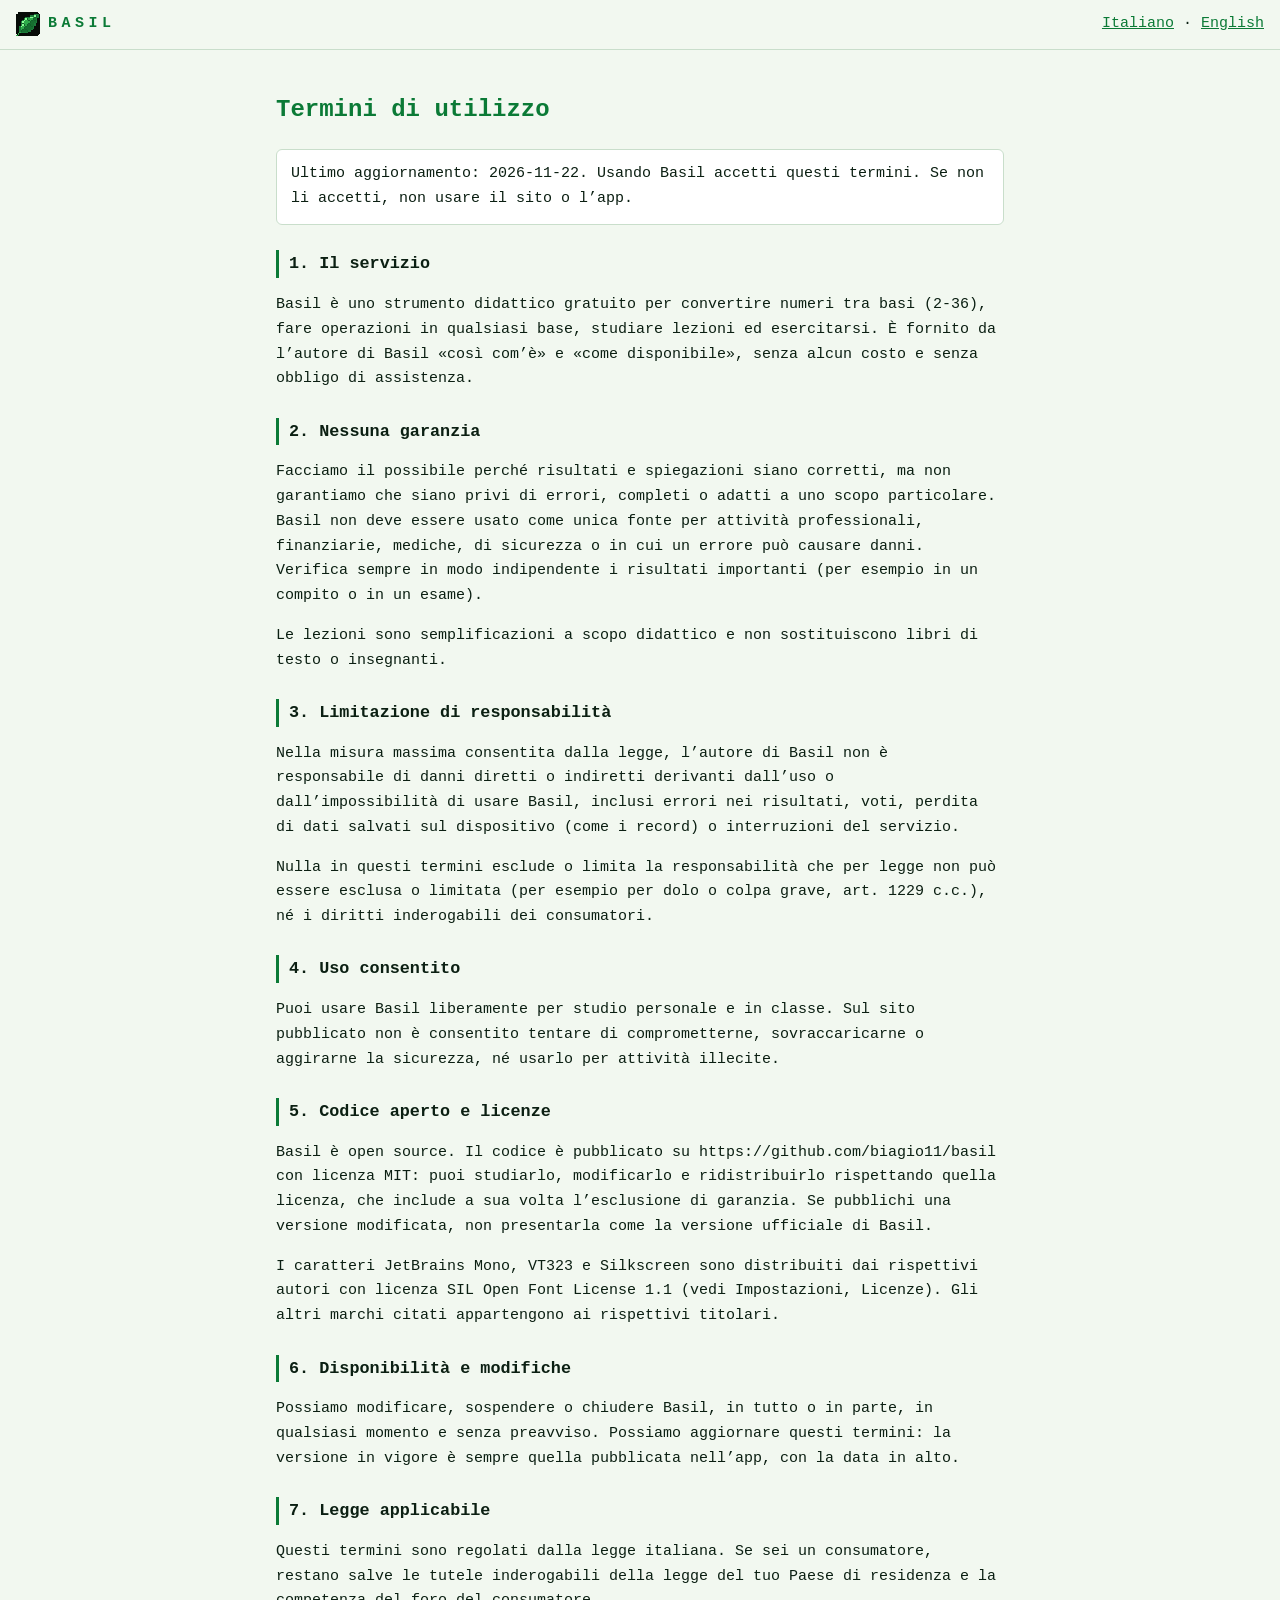
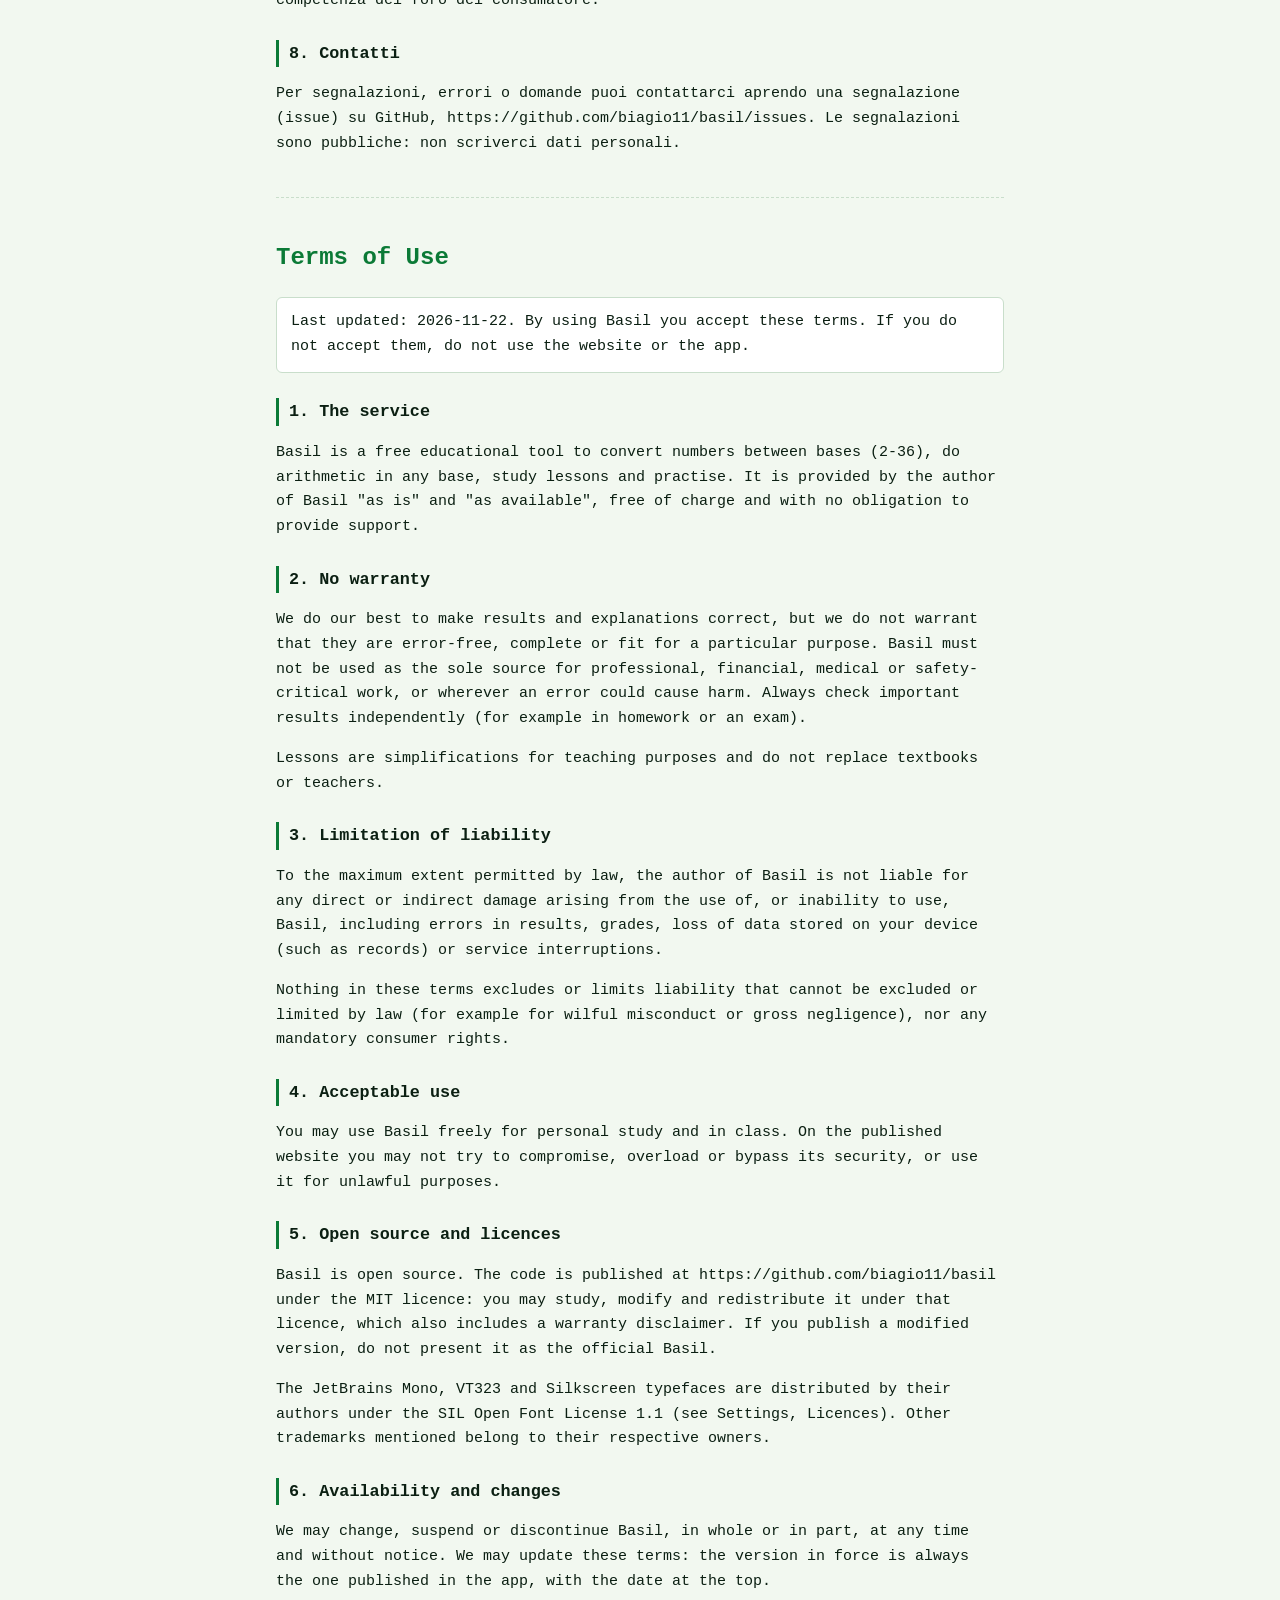
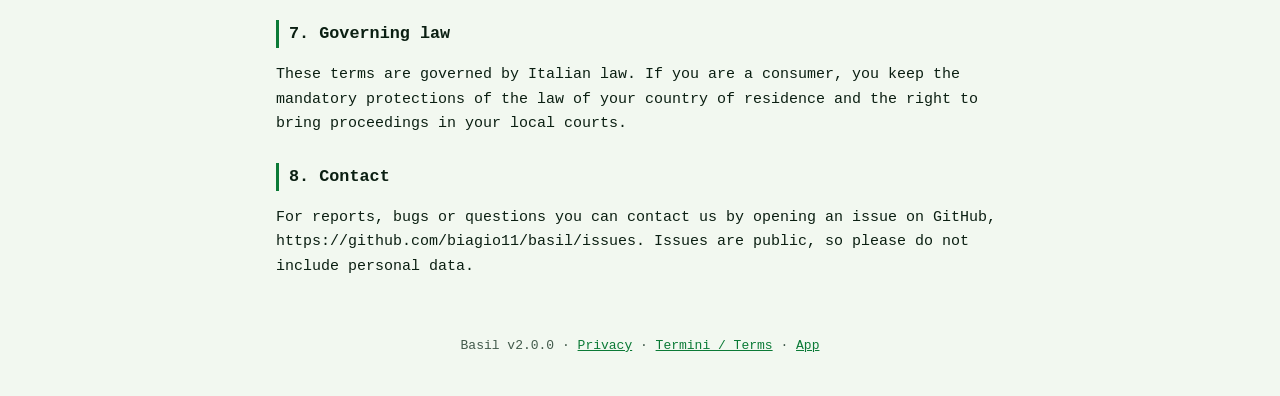
==== web/terms.html @ 1e87c3ae "privacy policy and terms" ====
<!DOCTYPE html>
<html lang="it">
<head>
<meta charset="UTF-8">
<meta name="viewport" content="width=device-width, initial-scale=1">
<title>Basil · Termini di utilizzo / Terms of Use</title>
<meta name="referrer" content="no-referrer">
<meta name="color-scheme" content="dark light">
<link rel="icon" type="image/png" href="favicon.png">
<link rel="stylesheet" href="legal.css">
</head>
<body>
<header><a class="brand" href="./"><img src="favicon.png" width="24" height="24" alt=""> BASIL</a>
<nav><a href="#it">Italiano</a> · <a href="#en">English</a></nav></header>
<main>
<section lang="it" id="it">
<h1>Termini di utilizzo</h1>
<p class="intro">Ultimo aggiornamento: 2026-11-22. Usando Basil accetti questi termini. Se non li accetti, non usare il sito o l’app.</p>
<h2>1. Il servizio</h2>
<p>Basil è uno strumento didattico gratuito per convertire numeri tra basi (2-36), fare operazioni in qualsiasi base, studiare lezioni ed esercitarsi. È fornito da l’autore di Basil «così com’è» e «come disponibile», senza alcun costo e senza obbligo di assistenza.</p>
<h2>2. Nessuna garanzia</h2>
<p>Facciamo il possibile perché risultati e spiegazioni siano corretti, ma non garantiamo che siano privi di errori, completi o adatti a uno scopo particolare. Basil non deve essere usato come unica fonte per attività professionali, finanziarie, mediche, di sicurezza o in cui un errore può causare danni. Verifica sempre in modo indipendente i risultati importanti (per esempio in un compito o in un esame).</p>
<p>Le lezioni sono semplificazioni a scopo didattico e non sostituiscono libri di testo o insegnanti.</p>
<h2>3. Limitazione di responsabilità</h2>
<p>Nella misura massima consentita dalla legge, l’autore di Basil non è responsabile di danni diretti o indiretti derivanti dall’uso o dall’impossibilità di usare Basil, inclusi errori nei risultati, voti, perdita di dati salvati sul dispositivo (come i record) o interruzioni del servizio.</p>
<p>Nulla in questi termini esclude o limita la responsabilità che per legge non può essere esclusa o limitata (per esempio per dolo o colpa grave, art. 1229 c.c.), né i diritti inderogabili dei consumatori.</p>
<h2>4. Uso consentito</h2>
<p>Puoi usare Basil liberamente per studio personale e in classe. Sul sito pubblicato non è consentito tentare di comprometterne, sovraccaricarne o aggirarne la sicurezza, né usarlo per attività illecite.</p>
<h2>5. Codice aperto e licenze</h2>
<p>Basil è open source. Il codice è pubblicato su https://github.com/biagio11/basil con licenza MIT: puoi studiarlo, modificarlo e ridistribuirlo rispettando quella licenza, che include a sua volta l’esclusione di garanzia. Se pubblichi una versione modificata, non presentarla come la versione ufficiale di Basil.</p>
<p>I caratteri JetBrains Mono, VT323 e Silkscreen sono distribuiti dai rispettivi autori con licenza SIL Open Font License 1.1 (vedi Impostazioni, Licenze). Gli altri marchi citati appartengono ai rispettivi titolari.</p>
<h2>6. Disponibilità e modifiche</h2>
<p>Possiamo modificare, sospendere o chiudere Basil, in tutto o in parte, in qualsiasi momento e senza preavviso. Possiamo aggiornare questi termini: la versione in vigore è sempre quella pubblicata nell’app, con la data in alto.</p>
<h2>7. Legge applicabile</h2>
<p>Questi termini sono regolati dalla legge italiana. Se sei un consumatore, restano salve le tutele inderogabili della legge del tuo Paese di residenza e la competenza del foro del consumatore.</p>
<h2>8. Contatti</h2>
<p>Per segnalazioni, errori o domande puoi contattarci aprendo una segnalazione (issue) su GitHub, https://github.com/biagio11/basil/issues. Le segnalazioni sono pubbliche: non scriverci dati personali.</p>
</section>

<hr>
<section lang="en" id="en">
<h1>Terms of Use</h1>
<p class="intro">Last updated: 2026-11-22. By using Basil you accept these terms. If you do not accept them, do not use the website or the app.</p>
<h2>1. The service</h2>
<p>Basil is a free educational tool to convert numbers between bases (2-36), do arithmetic in any base, study lessons and practise. It is provided by the author of Basil &quot;as is&quot; and &quot;as available&quot;, free of charge and with no obligation to provide support.</p>
<h2>2. No warranty</h2>
<p>We do our best to make results and explanations correct, but we do not warrant that they are error-free, complete or fit for a particular purpose. Basil must not be used as the sole source for professional, financial, medical or safety-critical work, or wherever an error could cause harm. Always check important results independently (for example in homework or an exam).</p>
<p>Lessons are simplifications for teaching purposes and do not replace textbooks or teachers.</p>
<h2>3. Limitation of liability</h2>
<p>To the maximum extent permitted by law, the author of Basil is not liable for any direct or indirect damage arising from the use of, or inability to use, Basil, including errors in results, grades, loss of data stored on your device (such as records) or service interruptions.</p>
<p>Nothing in these terms excludes or limits liability that cannot be excluded or limited by law (for example for wilful misconduct or gross negligence), nor any mandatory consumer rights.</p>
<h2>4. Acceptable use</h2>
<p>You may use Basil freely for personal study and in class. On the published website you may not try to compromise, overload or bypass its security, or use it for unlawful purposes.</p>
<h2>5. Open source and licences</h2>
<p>Basil is open source. The code is published at https://github.com/biagio11/basil under the MIT licence: you may study, modify and redistribute it under that licence, which also includes a warranty disclaimer. If you publish a modified version, do not present it as the official Basil.</p>
<p>The JetBrains Mono, VT323 and Silkscreen typefaces are distributed by their authors under the SIL Open Font License 1.1 (see Settings, Licences). Other trademarks mentioned belong to their respective owners.</p>
<h2>6. Availability and changes</h2>
<p>We may change, suspend or discontinue Basil, in whole or in part, at any time and without notice. We may update these terms: the version in force is always the one published in the app, with the date at the top.</p>
<h2>7. Governing law</h2>
<p>These terms are governed by Italian law. If you are a consumer, you keep the mandatory protections of the law of your country of residence and the right to bring proceedings in your local courts.</p>
<h2>8. Contact</h2>
<p>For reports, bugs or questions you can contact us by opening an issue on GitHub, https://github.com/biagio11/basil/issues. Issues are public, so please do not include personal data.</p>
</section>

</main>
<footer>Basil v2.0.0 · <a href="privacy.html">Privacy</a> · <a href="terms.html">Termini / Terms</a> · <a href="./">App</a></footer>
</body>
</html>
---- web/legal.css ----
:root { --bg: #060B07; --panel: #0B150E; --fg: #D3F8DA; --muted: #8FB89A; --accent: #3DFF7A; --line: #1B3322; }
@media (prefers-color-scheme: light) {
  :root { --bg: #F2F8F0; --panel: #FFFFFF; --fg: #0B1F12; --muted: #41594A; --accent: #0B7A36; --line: #C9DECB; }
}
* { box-sizing: border-box; }
html { background: var(--bg); }
body { margin: 0; background: var(--bg); color: var(--fg); font: 15px/1.65 ui-monospace, "Cascadia Mono", Menlo, Consolas, monospace; }
header { position: sticky; top: 0; display: flex; justify-content: space-between; align-items: center; gap: 12px; padding: 12px 16px; background: var(--bg); border-bottom: 1px solid var(--line); }
.brand { display: flex; align-items: center; gap: 8px; color: var(--accent); font-weight: 800; letter-spacing: .3em; text-decoration: none; }
.brand img { image-rendering: pixelated; }
nav a, footer a { color: var(--accent); }
main { max-width: 760px; margin: 0 auto; padding: 16px; }
h1 { color: var(--accent); font-size: 1.5rem; margin-top: 1.5rem; }
h2 { font-size: 1.05rem; margin-top: 1.6rem; border-left: 3px solid var(--accent); padding-left: 10px; }
.intro { background: var(--panel); border: 1px solid var(--line); padding: 12px 14px; border-radius: 6px; }
hr { border: 0; border-top: 1px dashed var(--line); margin: 40px 0; }
footer { text-align: center; color: var(--muted); padding: 24px 16px 40px; font-size: 13px; }
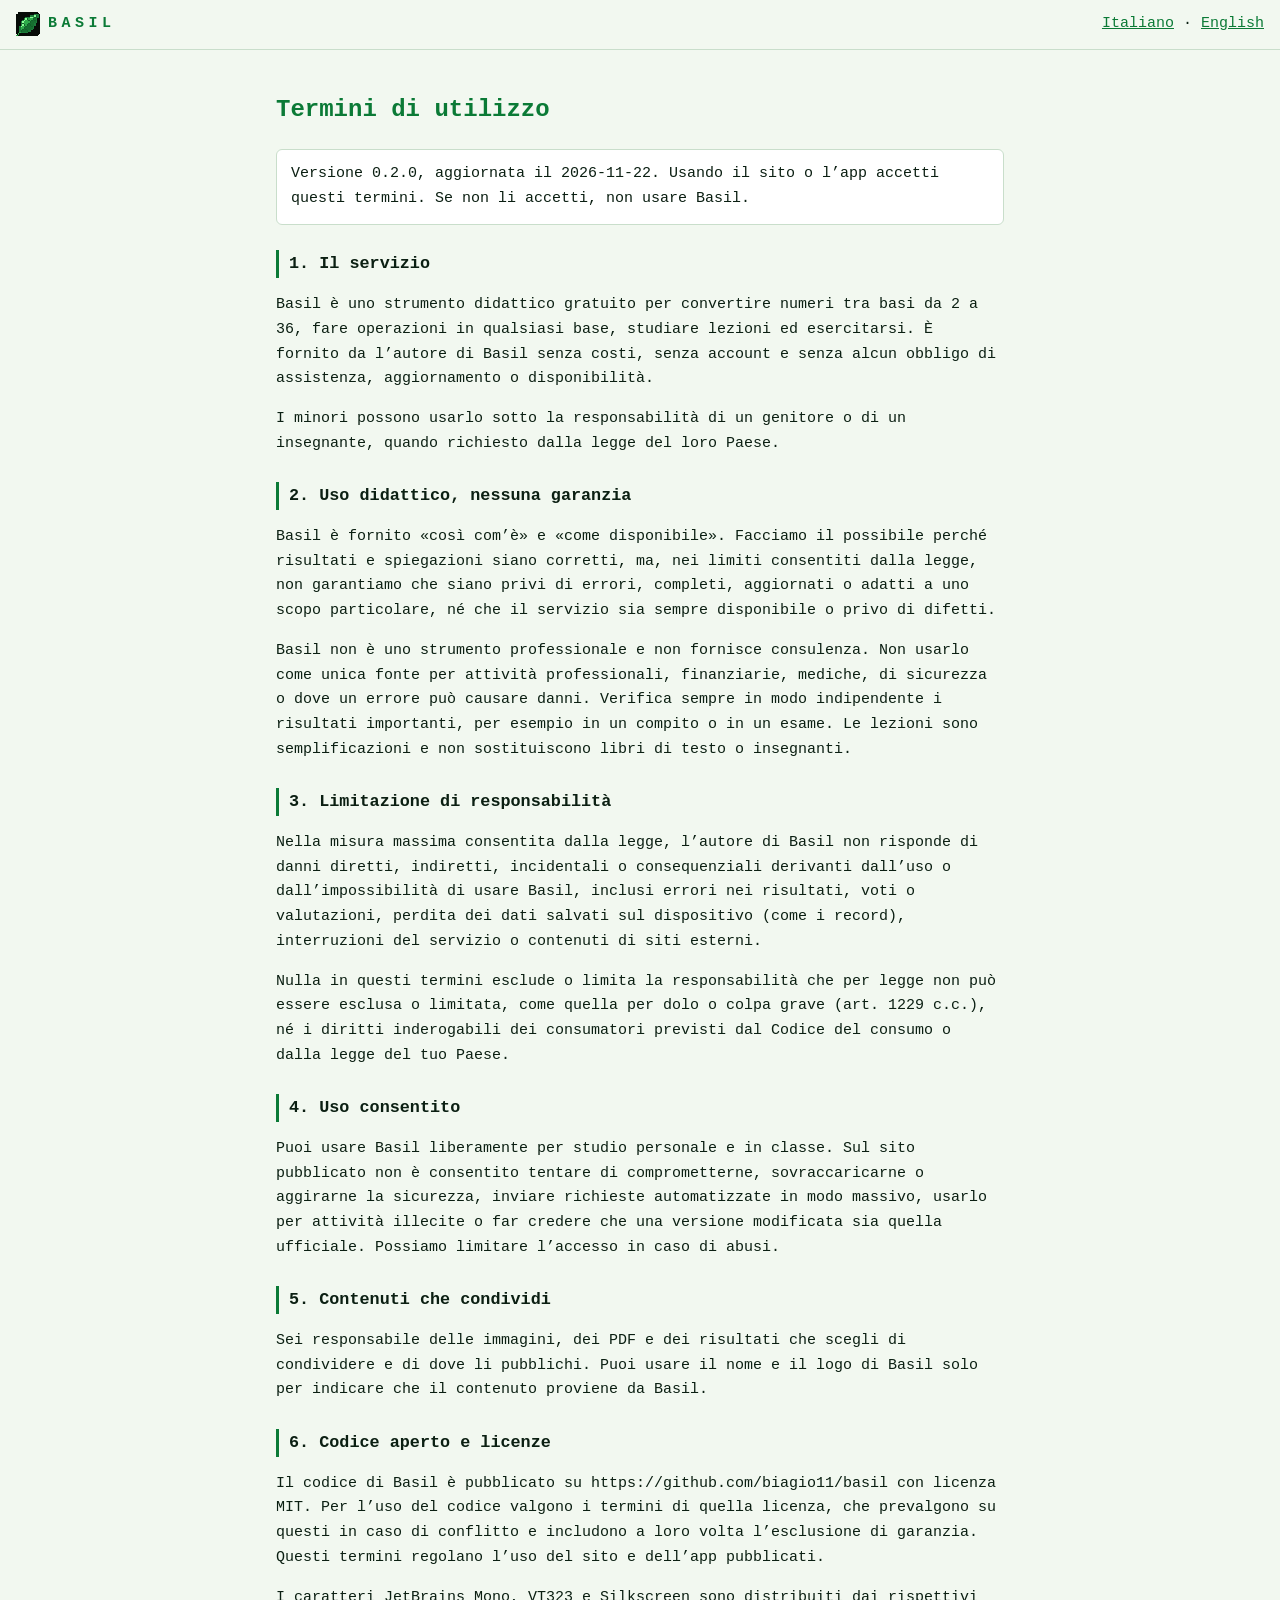
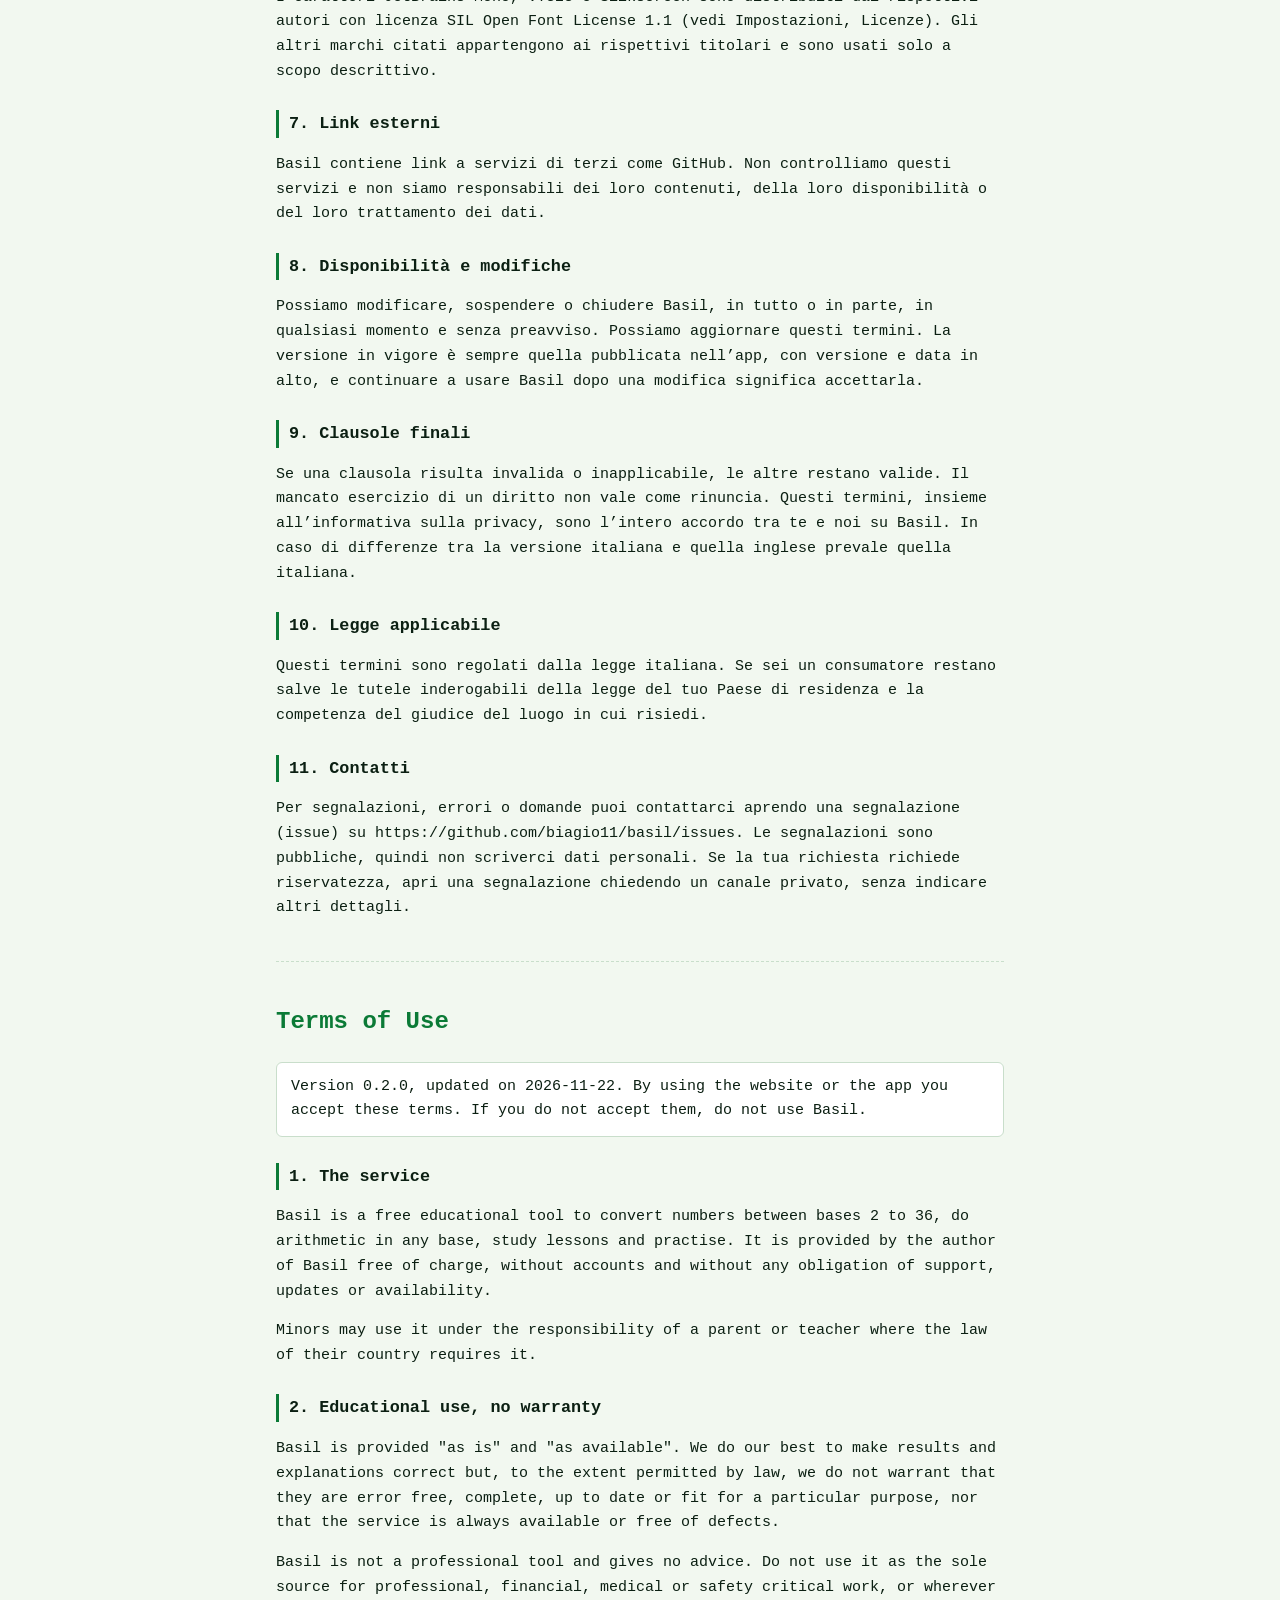
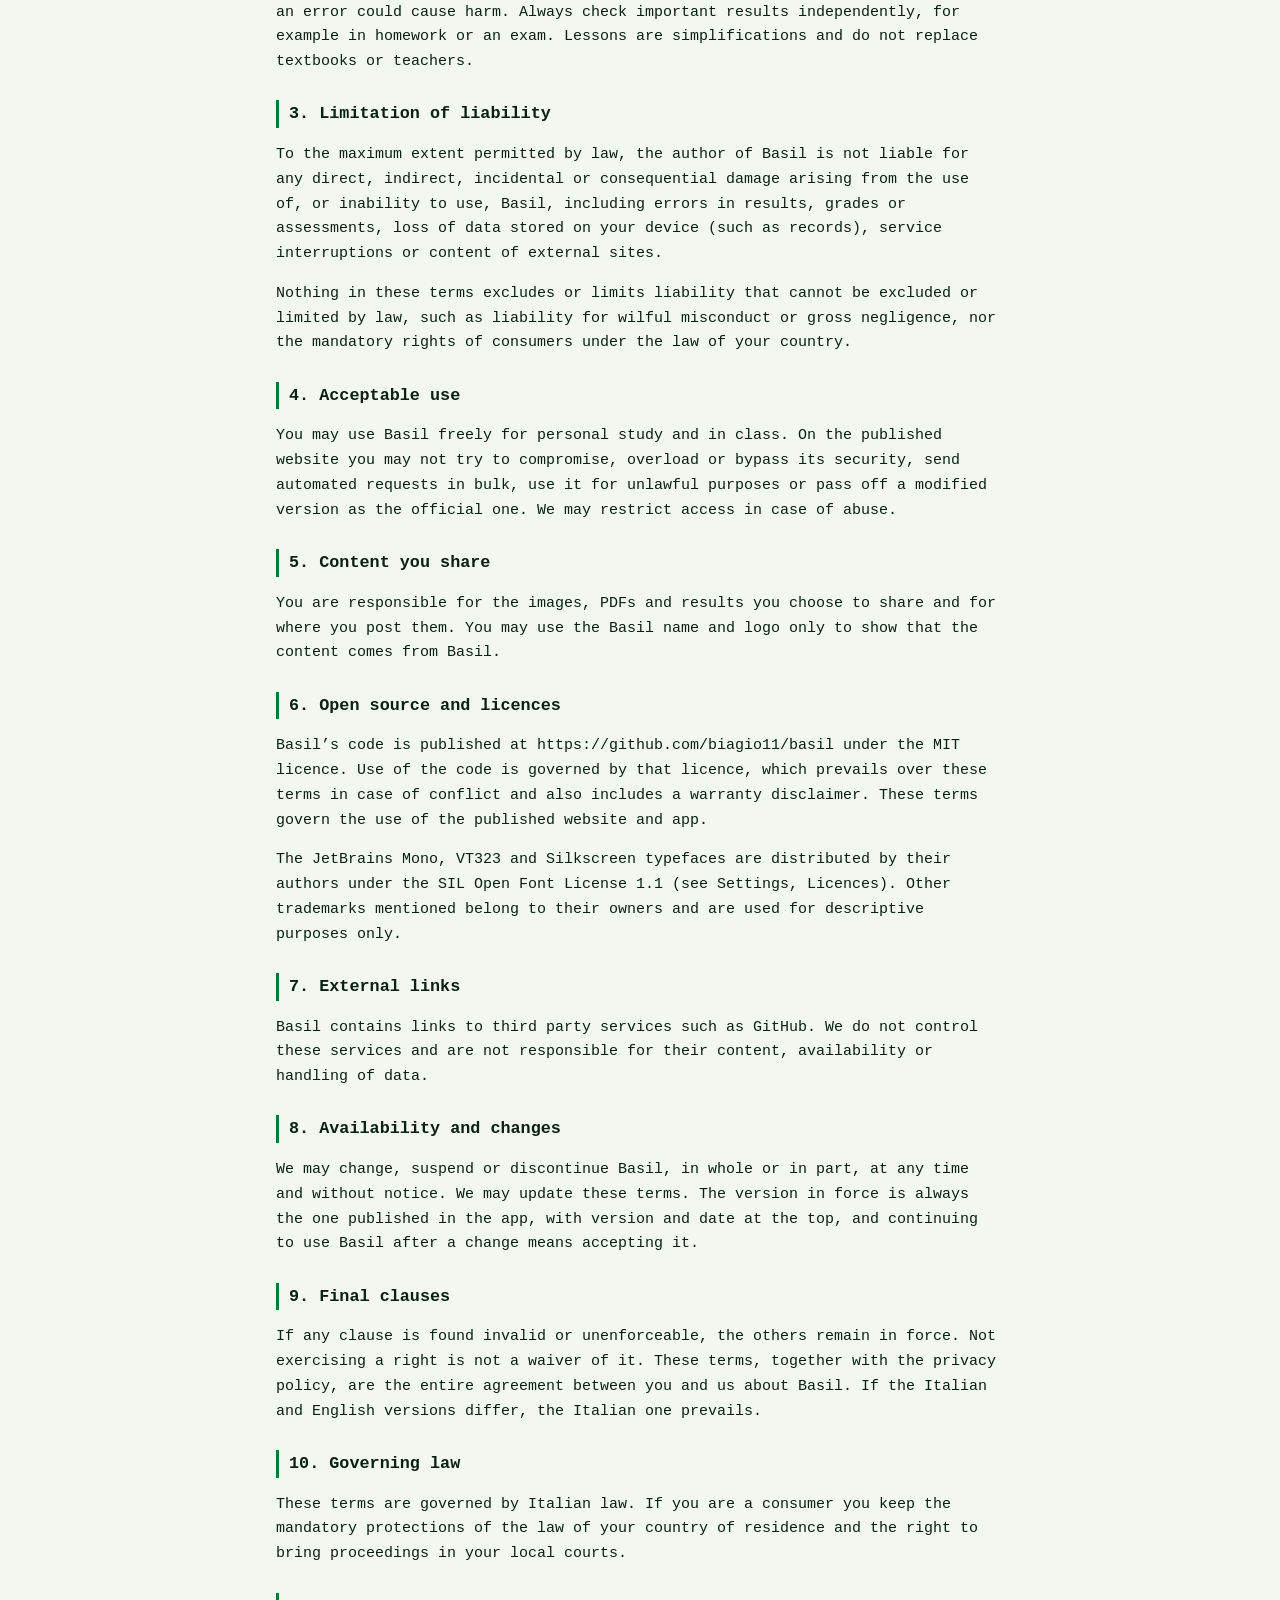
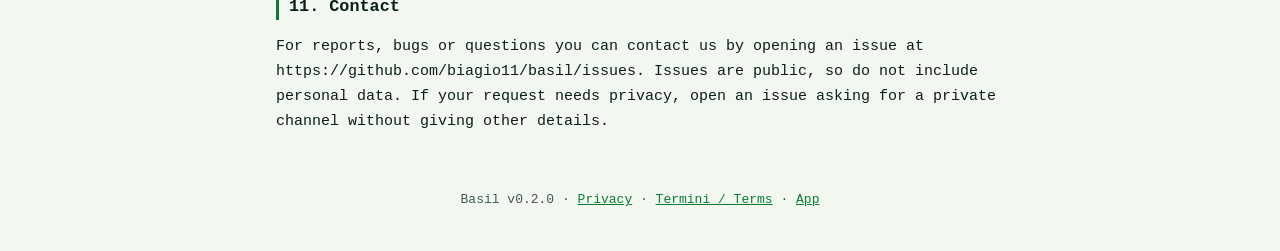
==== commit 9888ac52: "stronger privacy policy and terms" ====
--- a/web/terms.html
+++ b/web/terms.html
@@ -15,54 +15,68 @@
 <main>
 <section lang="it" id="it">
 <h1>Termini di utilizzo</h1>
-<p class="intro">Ultimo aggiornamento: 2026-11-22. Usando Basil accetti questi termini. Se non li accetti, non usare il sito o l’app.</p>
+<p class="intro">Versione 0.2.0, aggiornata il 2026-11-22. Usando il sito o l’app accetti questi termini. Se non li accetti, non usare Basil.</p>
 <h2>1. Il servizio</h2>
-<p>Basil è uno strumento didattico gratuito per convertire numeri tra basi (2-36), fare operazioni in qualsiasi base, studiare lezioni ed esercitarsi. È fornito da l’autore di Basil «così com’è» e «come disponibile», senza alcun costo e senza obbligo di assistenza.</p>
-<h2>2. Nessuna garanzia</h2>
-<p>Facciamo il possibile perché risultati e spiegazioni siano corretti, ma non garantiamo che siano privi di errori, completi o adatti a uno scopo particolare. Basil non deve essere usato come unica fonte per attività professionali, finanziarie, mediche, di sicurezza o in cui un errore può causare danni. Verifica sempre in modo indipendente i risultati importanti (per esempio in un compito o in un esame).</p>
-<p>Le lezioni sono semplificazioni a scopo didattico e non sostituiscono libri di testo o insegnanti.</p>
+<p>Basil è uno strumento didattico gratuito per convertire numeri tra basi da 2 a 36, fare operazioni in qualsiasi base, studiare lezioni ed esercitarsi. È fornito da l’autore di Basil senza costi, senza account e senza alcun obbligo di assistenza, aggiornamento o disponibilità.</p>
+<p>I minori possono usarlo sotto la responsabilità di un genitore o di un insegnante, quando richiesto dalla legge del loro Paese.</p>
+<h2>2. Uso didattico, nessuna garanzia</h2>
+<p>Basil è fornito «così com’è» e «come disponibile». Facciamo il possibile perché risultati e spiegazioni siano corretti, ma, nei limiti consentiti dalla legge, non garantiamo che siano privi di errori, completi, aggiornati o adatti a uno scopo particolare, né che il servizio sia sempre disponibile o privo di difetti.</p>
+<p>Basil non è uno strumento professionale e non fornisce consulenza. Non usarlo come unica fonte per attività professionali, finanziarie, mediche, di sicurezza o dove un errore può causare danni. Verifica sempre in modo indipendente i risultati importanti, per esempio in un compito o in un esame. Le lezioni sono semplificazioni e non sostituiscono libri di testo o insegnanti.</p>
 <h2>3. Limitazione di responsabilità</h2>
-<p>Nella misura massima consentita dalla legge, l’autore di Basil non è responsabile di danni diretti o indiretti derivanti dall’uso o dall’impossibilità di usare Basil, inclusi errori nei risultati, voti, perdita di dati salvati sul dispositivo (come i record) o interruzioni del servizio.</p>
-<p>Nulla in questi termini esclude o limita la responsabilità che per legge non può essere esclusa o limitata (per esempio per dolo o colpa grave, art. 1229 c.c.), né i diritti inderogabili dei consumatori.</p>
+<p>Nella misura massima consentita dalla legge, l’autore di Basil non risponde di danni diretti, indiretti, incidentali o consequenziali derivanti dall’uso o dall’impossibilità di usare Basil, inclusi errori nei risultati, voti o valutazioni, perdita dei dati salvati sul dispositivo (come i record), interruzioni del servizio o contenuti di siti esterni.</p>
+<p>Nulla in questi termini esclude o limita la responsabilità che per legge non può essere esclusa o limitata, come quella per dolo o colpa grave (art. 1229 c.c.), né i diritti inderogabili dei consumatori previsti dal Codice del consumo o dalla legge del tuo Paese.</p>
 <h2>4. Uso consentito</h2>
-<p>Puoi usare Basil liberamente per studio personale e in classe. Sul sito pubblicato non è consentito tentare di comprometterne, sovraccaricarne o aggirarne la sicurezza, né usarlo per attività illecite.</p>
-<h2>5. Codice aperto e licenze</h2>
-<p>Basil è open source. Il codice è pubblicato su https://github.com/biagio11/basil con licenza MIT: puoi studiarlo, modificarlo e ridistribuirlo rispettando quella licenza, che include a sua volta l’esclusione di garanzia. Se pubblichi una versione modificata, non presentarla come la versione ufficiale di Basil.</p>
-<p>I caratteri JetBrains Mono, VT323 e Silkscreen sono distribuiti dai rispettivi autori con licenza SIL Open Font License 1.1 (vedi Impostazioni, Licenze). Gli altri marchi citati appartengono ai rispettivi titolari.</p>
-<h2>6. Disponibilità e modifiche</h2>
-<p>Possiamo modificare, sospendere o chiudere Basil, in tutto o in parte, in qualsiasi momento e senza preavviso. Possiamo aggiornare questi termini: la versione in vigore è sempre quella pubblicata nell’app, con la data in alto.</p>
-<h2>7. Legge applicabile</h2>
-<p>Questi termini sono regolati dalla legge italiana. Se sei un consumatore, restano salve le tutele inderogabili della legge del tuo Paese di residenza e la competenza del foro del consumatore.</p>
-<h2>8. Contatti</h2>
-<p>Per segnalazioni, errori o domande puoi contattarci aprendo una segnalazione (issue) su GitHub, https://github.com/biagio11/basil/issues. Le segnalazioni sono pubbliche: non scriverci dati personali.</p>
+<p>Puoi usare Basil liberamente per studio personale e in classe. Sul sito pubblicato non è consentito tentare di comprometterne, sovraccaricarne o aggirarne la sicurezza, inviare richieste automatizzate in modo massivo, usarlo per attività illecite o far credere che una versione modificata sia quella ufficiale. Possiamo limitare l’accesso in caso di abusi.</p>
+<h2>5. Contenuti che condividi</h2>
+<p>Sei responsabile delle immagini, dei PDF e dei risultati che scegli di condividere e di dove li pubblichi. Puoi usare il nome e il logo di Basil solo per indicare che il contenuto proviene da Basil.</p>
+<h2>6. Codice aperto e licenze</h2>
+<p>Il codice di Basil è pubblicato su https://github.com/biagio11/basil con licenza MIT. Per l’uso del codice valgono i termini di quella licenza, che prevalgono su questi in caso di conflitto e includono a loro volta l’esclusione di garanzia. Questi termini regolano l’uso del sito e dell’app pubblicati.</p>
+<p>I caratteri JetBrains Mono, VT323 e Silkscreen sono distribuiti dai rispettivi autori con licenza SIL Open Font License 1.1 (vedi Impostazioni, Licenze). Gli altri marchi citati appartengono ai rispettivi titolari e sono usati solo a scopo descrittivo.</p>
+<h2>7. Link esterni</h2>
+<p>Basil contiene link a servizi di terzi come GitHub. Non controlliamo questi servizi e non siamo responsabili dei loro contenuti, della loro disponibilità o del loro trattamento dei dati.</p>
+<h2>8. Disponibilità e modifiche</h2>
+<p>Possiamo modificare, sospendere o chiudere Basil, in tutto o in parte, in qualsiasi momento e senza preavviso. Possiamo aggiornare questi termini. La versione in vigore è sempre quella pubblicata nell’app, con versione e data in alto, e continuare a usare Basil dopo una modifica significa accettarla.</p>
+<h2>9. Clausole finali</h2>
+<p>Se una clausola risulta invalida o inapplicabile, le altre restano valide. Il mancato esercizio di un diritto non vale come rinuncia. Questi termini, insieme all’informativa sulla privacy, sono l’intero accordo tra te e noi su Basil. In caso di differenze tra la versione italiana e quella inglese prevale quella italiana.</p>
+<h2>10. Legge applicabile</h2>
+<p>Questi termini sono regolati dalla legge italiana. Se sei un consumatore restano salve le tutele inderogabili della legge del tuo Paese di residenza e la competenza del giudice del luogo in cui risiedi.</p>
+<h2>11. Contatti</h2>
+<p>Per segnalazioni, errori o domande puoi contattarci aprendo una segnalazione (issue) su https://github.com/biagio11/basil/issues. Le segnalazioni sono pubbliche, quindi non scriverci dati personali. Se la tua richiesta richiede riservatezza, apri una segnalazione chiedendo un canale privato, senza indicare altri dettagli.</p>
 </section>
 
 <hr>
 <section lang="en" id="en">
 <h1>Terms of Use</h1>
-<p class="intro">Last updated: 2026-11-22. By using Basil you accept these terms. If you do not accept them, do not use the website or the app.</p>
+<p class="intro">Version 0.2.0, updated on 2026-11-22. By using the website or the app you accept these terms. If you do not accept them, do not use Basil.</p>
 <h2>1. The service</h2>
-<p>Basil is a free educational tool to convert numbers between bases (2-36), do arithmetic in any base, study lessons and practise. It is provided by the author of Basil &quot;as is&quot; and &quot;as available&quot;, free of charge and with no obligation to provide support.</p>
-<h2>2. No warranty</h2>
-<p>We do our best to make results and explanations correct, but we do not warrant that they are error-free, complete or fit for a particular purpose. Basil must not be used as the sole source for professional, financial, medical or safety-critical work, or wherever an error could cause harm. Always check important results independently (for example in homework or an exam).</p>
-<p>Lessons are simplifications for teaching purposes and do not replace textbooks or teachers.</p>
+<p>Basil is a free educational tool to convert numbers between bases 2 to 36, do arithmetic in any base, study lessons and practise. It is provided by the author of Basil free of charge, without accounts and without any obligation of support, updates or availability.</p>
+<p>Minors may use it under the responsibility of a parent or teacher where the law of their country requires it.</p>
+<h2>2. Educational use, no warranty</h2>
+<p>Basil is provided &quot;as is&quot; and &quot;as available&quot;. We do our best to make results and explanations correct but, to the extent permitted by law, we do not warrant that they are error free, complete, up to date or fit for a particular purpose, nor that the service is always available or free of defects.</p>
+<p>Basil is not a professional tool and gives no advice. Do not use it as the sole source for professional, financial, medical or safety critical work, or wherever an error could cause harm. Always check important results independently, for example in homework or an exam. Lessons are simplifications and do not replace textbooks or teachers.</p>
 <h2>3. Limitation of liability</h2>
-<p>To the maximum extent permitted by law, the author of Basil is not liable for any direct or indirect damage arising from the use of, or inability to use, Basil, including errors in results, grades, loss of data stored on your device (such as records) or service interruptions.</p>
-<p>Nothing in these terms excludes or limits liability that cannot be excluded or limited by law (for example for wilful misconduct or gross negligence), nor any mandatory consumer rights.</p>
+<p>To the maximum extent permitted by law, the author of Basil is not liable for any direct, indirect, incidental or consequential damage arising from the use of, or inability to use, Basil, including errors in results, grades or assessments, loss of data stored on your device (such as records), service interruptions or content of external sites.</p>
+<p>Nothing in these terms excludes or limits liability that cannot be excluded or limited by law, such as liability for wilful misconduct or gross negligence, nor the mandatory rights of consumers under the law of your country.</p>
 <h2>4. Acceptable use</h2>
-<p>You may use Basil freely for personal study and in class. On the published website you may not try to compromise, overload or bypass its security, or use it for unlawful purposes.</p>
-<h2>5. Open source and licences</h2>
-<p>Basil is open source. The code is published at https://github.com/biagio11/basil under the MIT licence: you may study, modify and redistribute it under that licence, which also includes a warranty disclaimer. If you publish a modified version, do not present it as the official Basil.</p>
-<p>The JetBrains Mono, VT323 and Silkscreen typefaces are distributed by their authors under the SIL Open Font License 1.1 (see Settings, Licences). Other trademarks mentioned belong to their respective owners.</p>
-<h2>6. Availability and changes</h2>
-<p>We may change, suspend or discontinue Basil, in whole or in part, at any time and without notice. We may update these terms: the version in force is always the one published in the app, with the date at the top.</p>
-<h2>7. Governing law</h2>
-<p>These terms are governed by Italian law. If you are a consumer, you keep the mandatory protections of the law of your country of residence and the right to bring proceedings in your local courts.</p>
-<h2>8. Contact</h2>
-<p>For reports, bugs or questions you can contact us by opening an issue on GitHub, https://github.com/biagio11/basil/issues. Issues are public, so please do not include personal data.</p>
+<p>You may use Basil freely for personal study and in class. On the published website you may not try to compromise, overload or bypass its security, send automated requests in bulk, use it for unlawful purposes or pass off a modified version as the official one. We may restrict access in case of abuse.</p>
+<h2>5. Content you share</h2>
+<p>You are responsible for the images, PDFs and results you choose to share and for where you post them. You may use the Basil name and logo only to show that the content comes from Basil.</p>
+<h2>6. Open source and licences</h2>
+<p>Basil’s code is published at https://github.com/biagio11/basil under the MIT licence. Use of the code is governed by that licence, which prevails over these terms in case of conflict and also includes a warranty disclaimer. These terms govern the use of the published website and app.</p>
+<p>The JetBrains Mono, VT323 and Silkscreen typefaces are distributed by their authors under the SIL Open Font License 1.1 (see Settings, Licences). Other trademarks mentioned belong to their owners and are used for descriptive purposes only.</p>
+<h2>7. External links</h2>
+<p>Basil contains links to third party services such as GitHub. We do not control these services and are not responsible for their content, availability or handling of data.</p>
+<h2>8. Availability and changes</h2>
+<p>We may change, suspend or discontinue Basil, in whole or in part, at any time and without notice. We may update these terms. The version in force is always the one published in the app, with version and date at the top, and continuing to use Basil after a change means accepting it.</p>
+<h2>9. Final clauses</h2>
+<p>If any clause is found invalid or unenforceable, the others remain in force. Not exercising a right is not a waiver of it. These terms, together with the privacy policy, are the entire agreement between you and us about Basil. If the Italian and English versions differ, the Italian one prevails.</p>
+<h2>10. Governing law</h2>
+<p>These terms are governed by Italian law. If you are a consumer you keep the mandatory protections of the law of your country of residence and the right to bring proceedings in your local courts.</p>
+<h2>11. Contact</h2>
+<p>For reports, bugs or questions you can contact us by opening an issue at https://github.com/biagio11/basil/issues. Issues are public, so do not include personal data. If your request needs privacy, open an issue asking for a private channel without giving other details.</p>
 </section>
 
 </main>
-<footer>Basil v2.0.0 · <a href="privacy.html">Privacy</a> · <a href="terms.html">Termini / Terms</a> · <a href="./">App</a></footer>
+<footer>Basil v0.2.0 · <a href="privacy.html">Privacy</a> · <a href="terms.html">Termini / Terms</a> · <a href="./">App</a></footer>
 </body>
 </html>
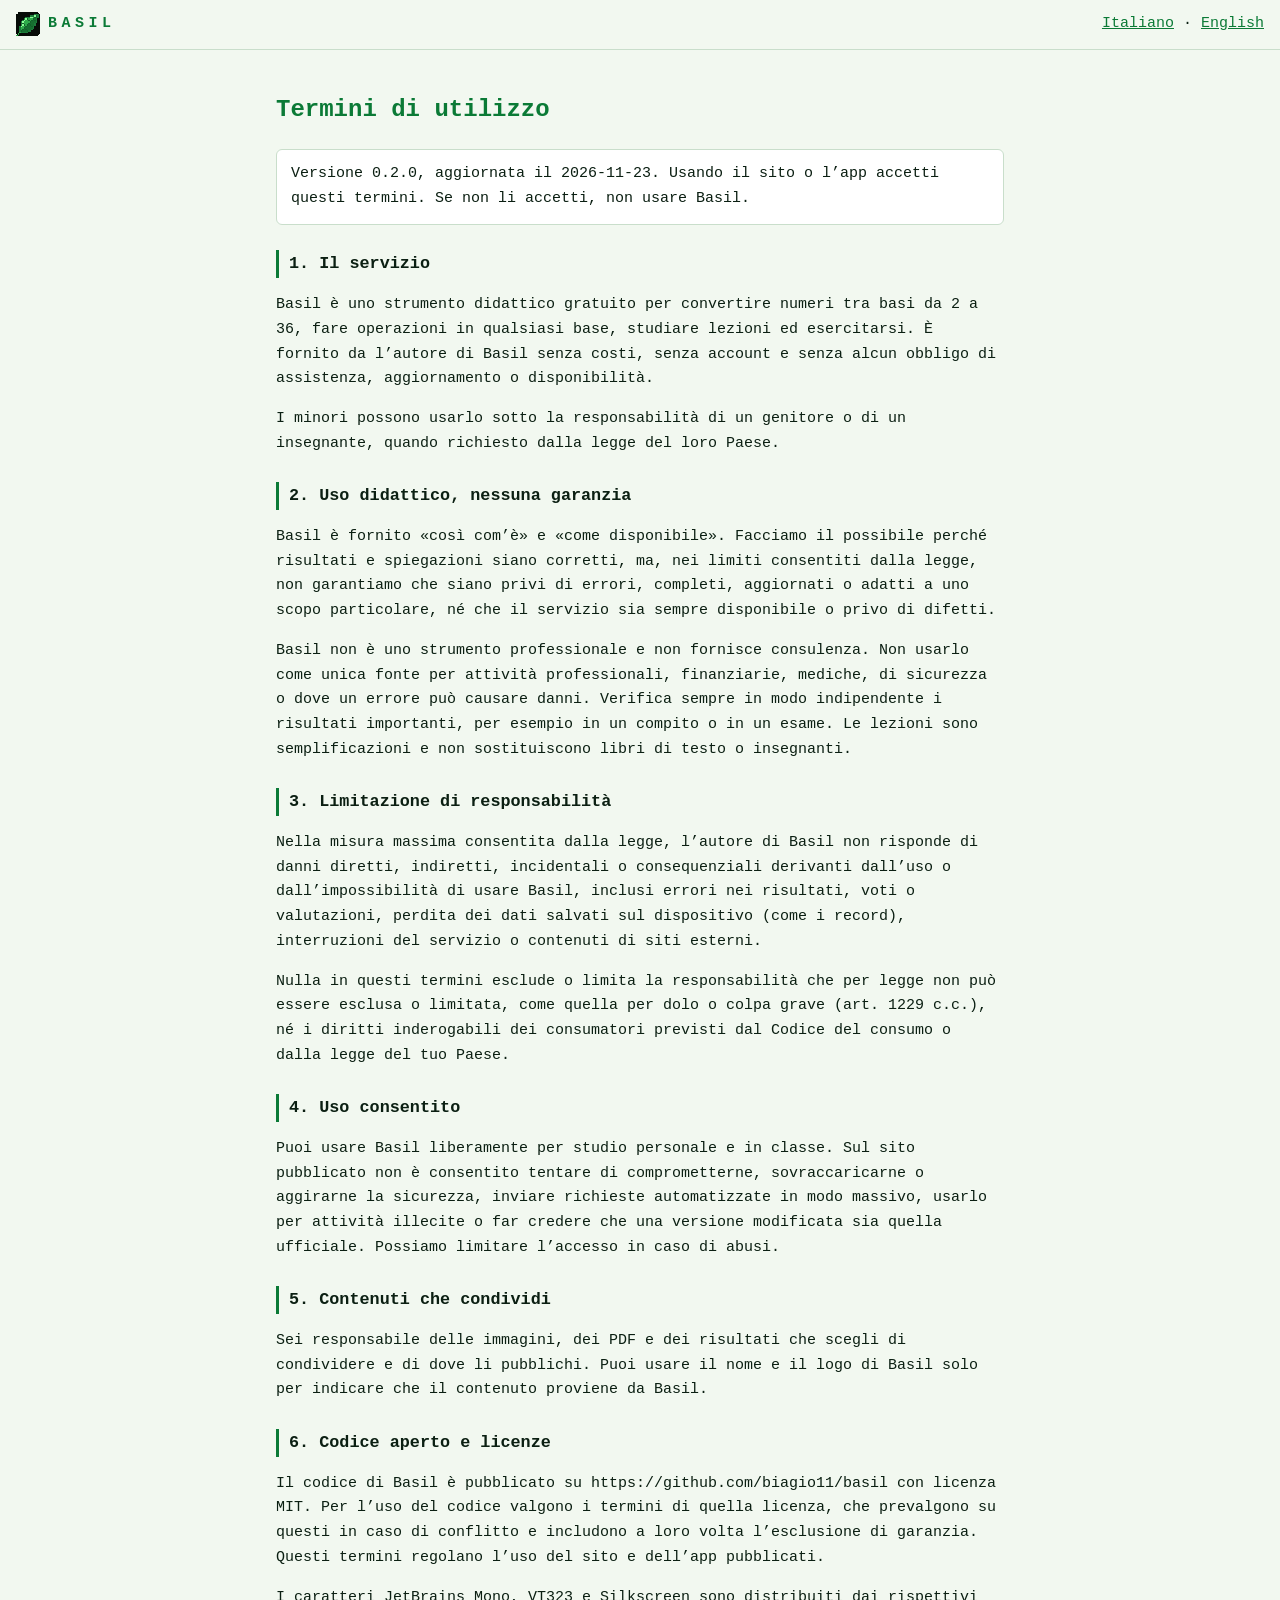
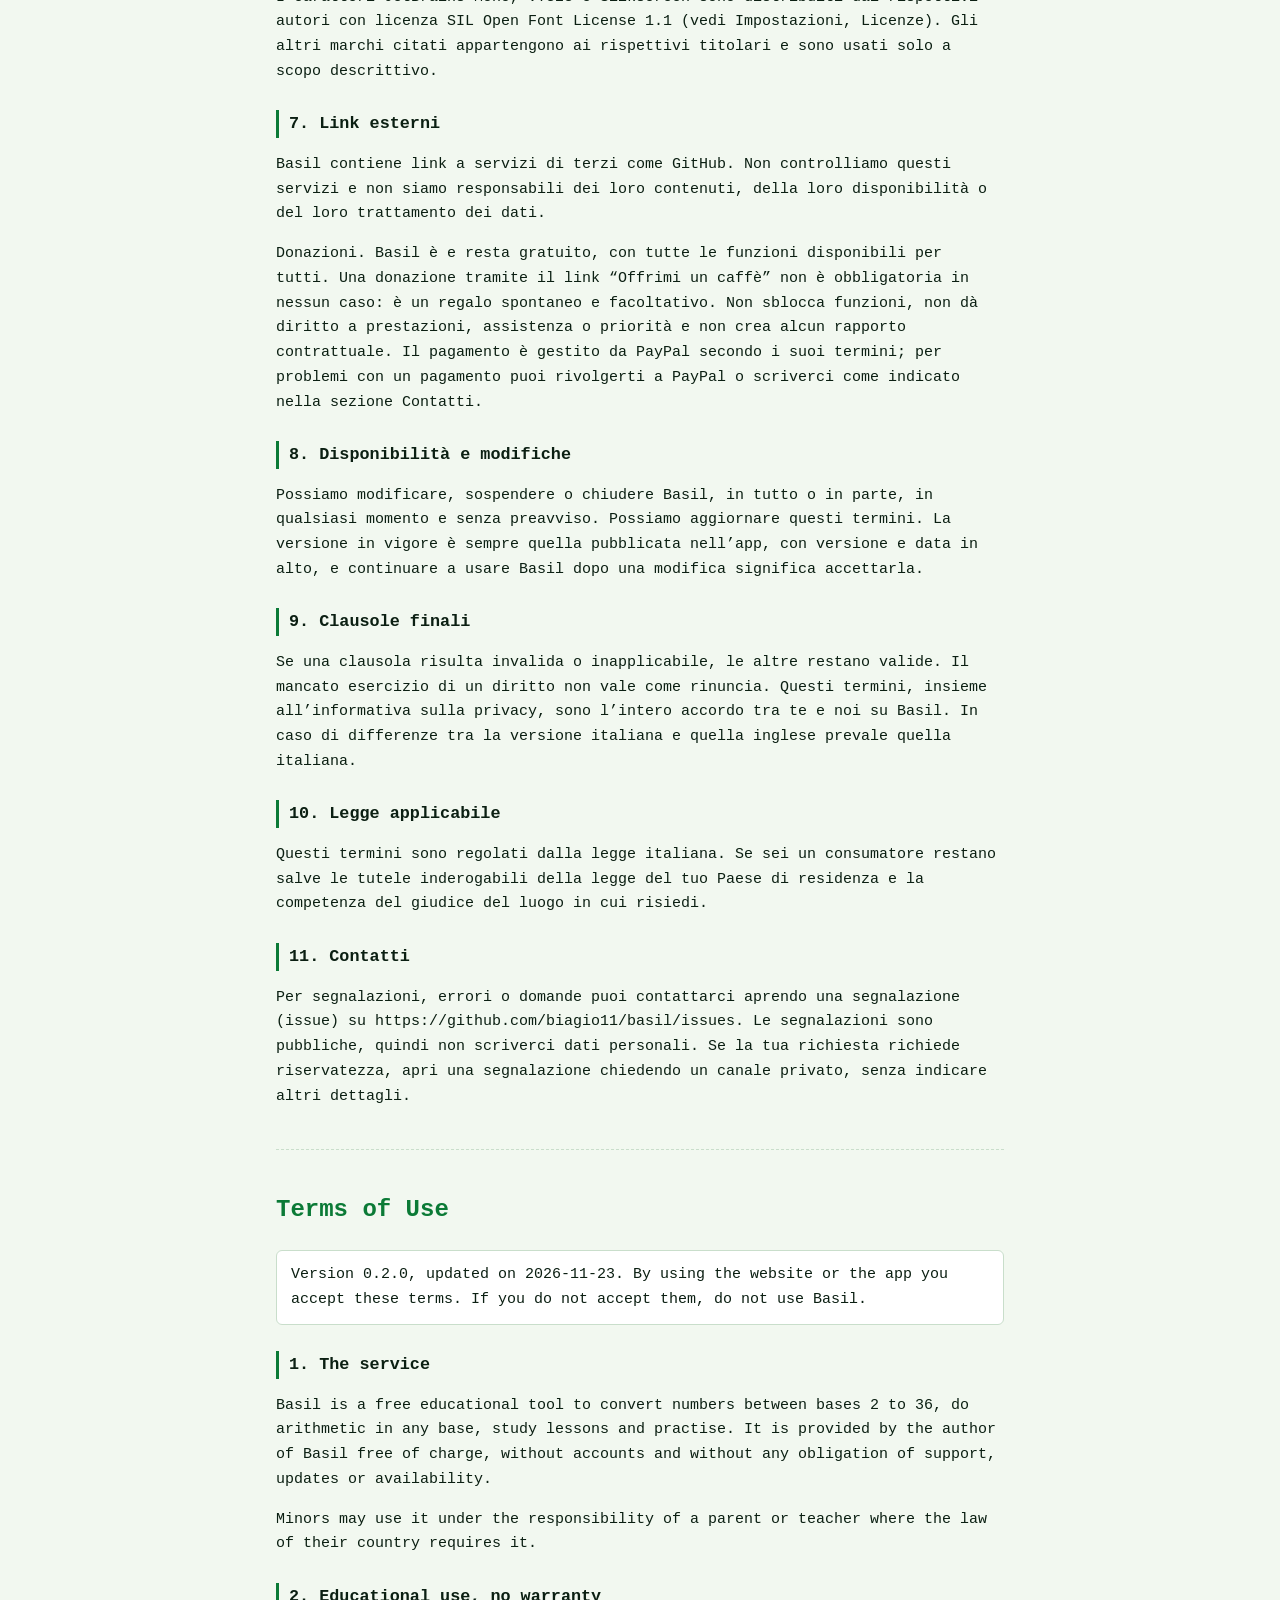
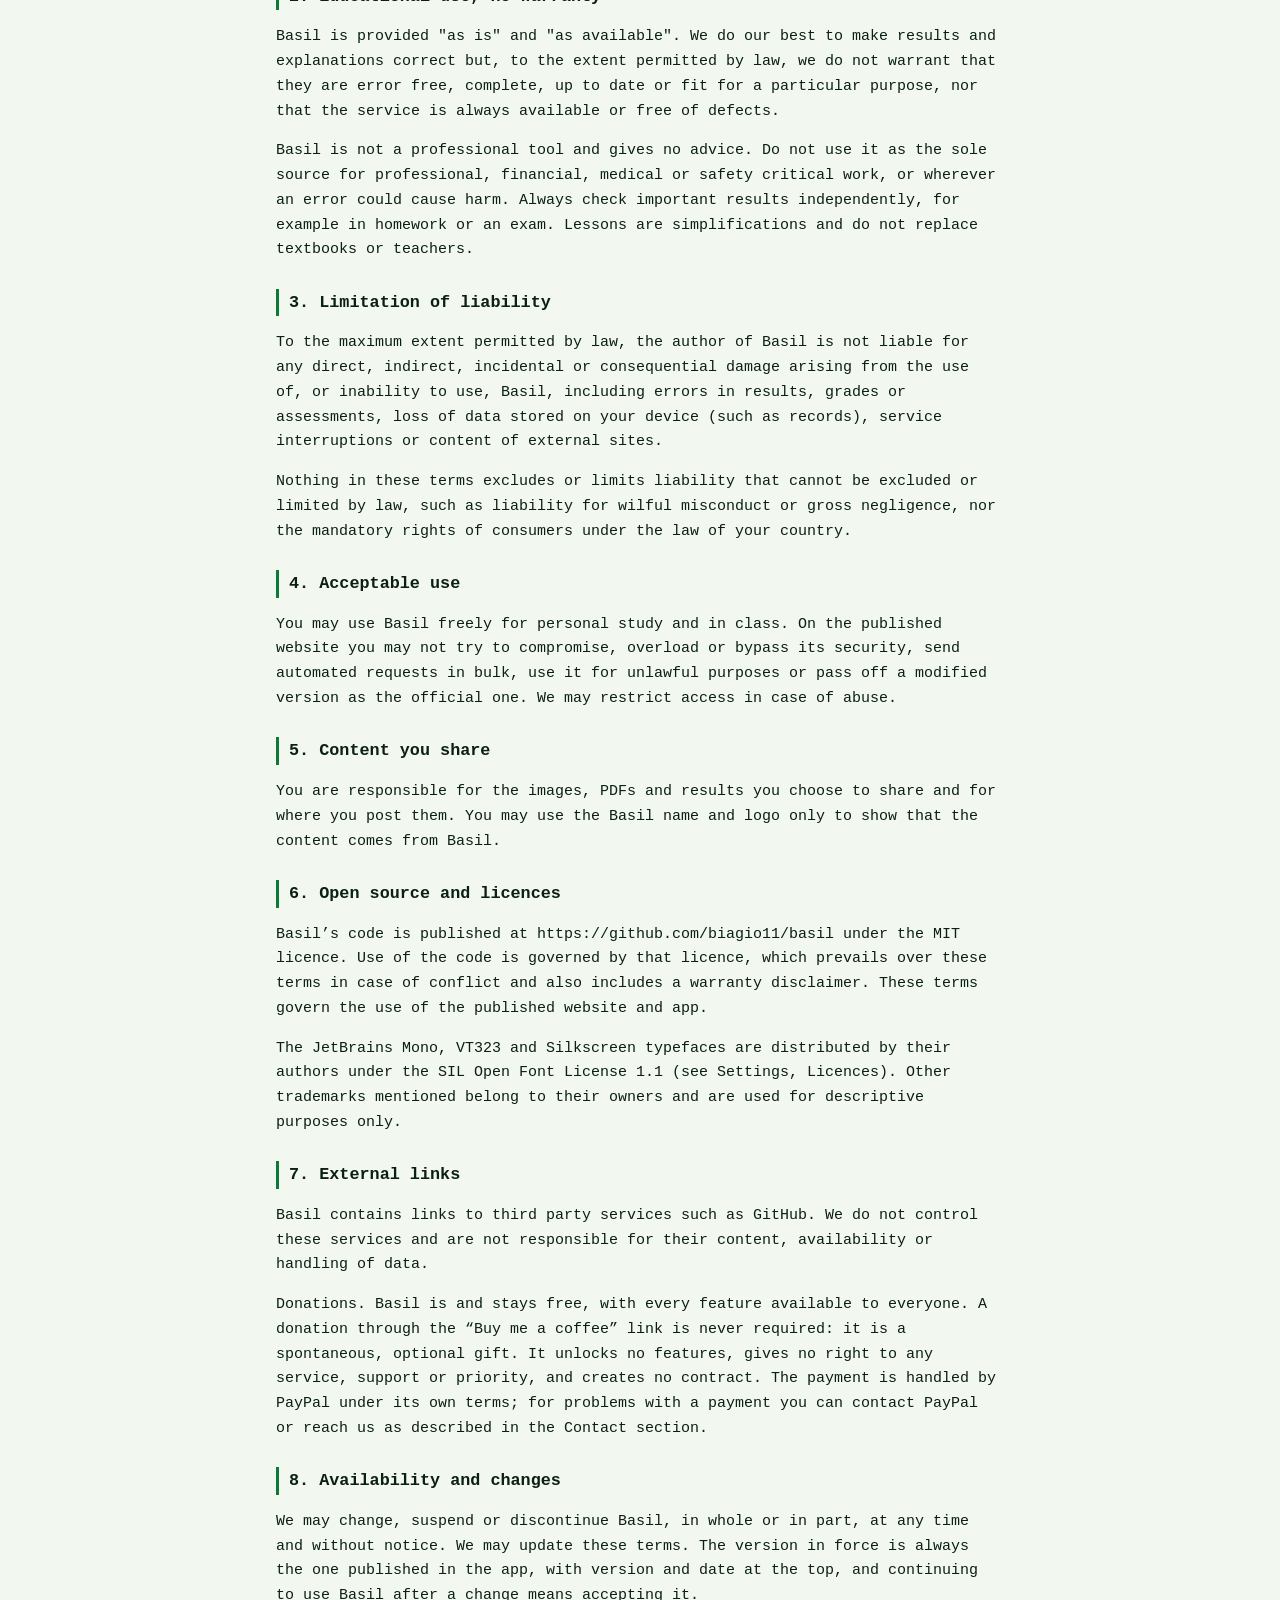
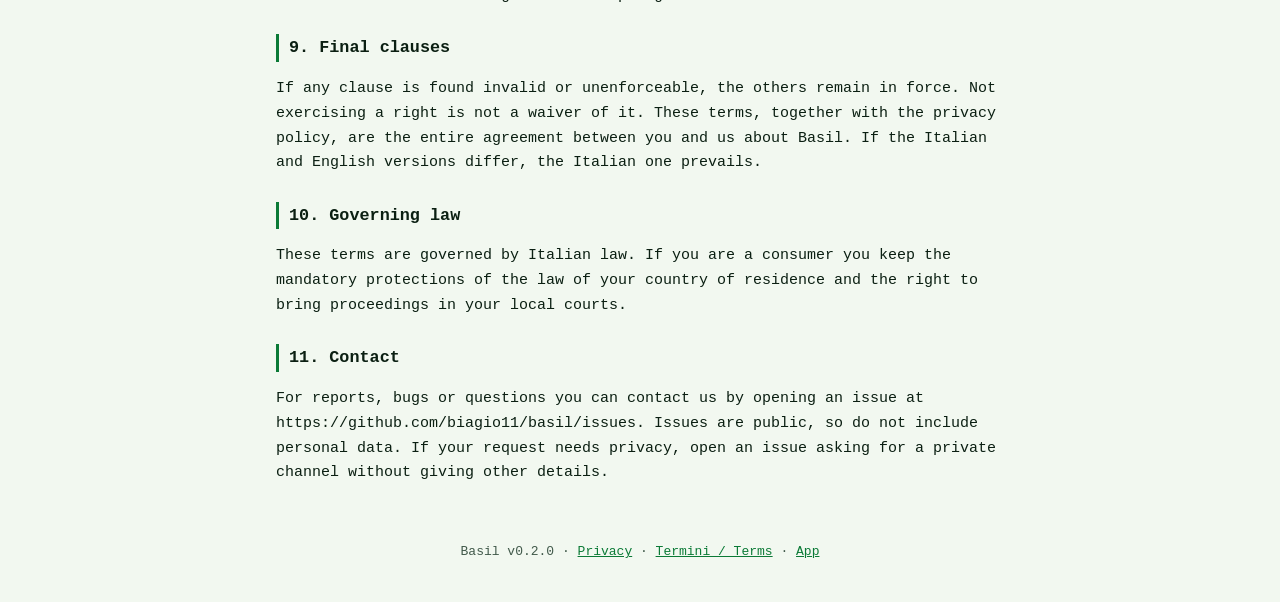
==== commit 305fc36a: "mention voluntary donations in privacy and terms" ====
--- a/web/terms.html
+++ b/web/terms.html
@@ -15,7 +15,7 @@
 <main>
 <section lang="it" id="it">
 <h1>Termini di utilizzo</h1>
-<p class="intro">Versione 0.2.0, aggiornata il 2026-11-22. Usando il sito o l’app accetti questi termini. Se non li accetti, non usare Basil.</p>
+<p class="intro">Versione 0.2.0, aggiornata il 2026-11-23. Usando il sito o l’app accetti questi termini. Se non li accetti, non usare Basil.</p>
 <h2>1. Il servizio</h2>
 <p>Basil è uno strumento didattico gratuito per convertire numeri tra basi da 2 a 36, fare operazioni in qualsiasi base, studiare lezioni ed esercitarsi. È fornito da l’autore di Basil senza costi, senza account e senza alcun obbligo di assistenza, aggiornamento o disponibilità.</p>
 <p>I minori possono usarlo sotto la responsabilità di un genitore o di un insegnante, quando richiesto dalla legge del loro Paese.</p>
@@ -34,6 +34,7 @@
 <p>I caratteri JetBrains Mono, VT323 e Silkscreen sono distribuiti dai rispettivi autori con licenza SIL Open Font License 1.1 (vedi Impostazioni, Licenze). Gli altri marchi citati appartengono ai rispettivi titolari e sono usati solo a scopo descrittivo.</p>
 <h2>7. Link esterni</h2>
 <p>Basil contiene link a servizi di terzi come GitHub. Non controlliamo questi servizi e non siamo responsabili dei loro contenuti, della loro disponibilità o del loro trattamento dei dati.</p>
+<p>Donazioni. Basil è e resta gratuito, con tutte le funzioni disponibili per tutti. Una donazione tramite il link “Offrimi un caffè” non è obbligatoria in nessun caso: è un regalo spontaneo e facoltativo. Non sblocca funzioni, non dà diritto a prestazioni, assistenza o priorità e non crea alcun rapporto contrattuale. Il pagamento è gestito da PayPal secondo i suoi termini; per problemi con un pagamento puoi rivolgerti a PayPal o scriverci come indicato nella sezione Contatti.</p>
 <h2>8. Disponibilità e modifiche</h2>
 <p>Possiamo modificare, sospendere o chiudere Basil, in tutto o in parte, in qualsiasi momento e senza preavviso. Possiamo aggiornare questi termini. La versione in vigore è sempre quella pubblicata nell’app, con versione e data in alto, e continuare a usare Basil dopo una modifica significa accettarla.</p>
 <h2>9. Clausole finali</h2>
@@ -47,7 +48,7 @@
 <hr>
 <section lang="en" id="en">
 <h1>Terms of Use</h1>
-<p class="intro">Version 0.2.0, updated on 2026-11-22. By using the website or the app you accept these terms. If you do not accept them, do not use Basil.</p>
+<p class="intro">Version 0.2.0, updated on 2026-11-23. By using the website or the app you accept these terms. If you do not accept them, do not use Basil.</p>
 <h2>1. The service</h2>
 <p>Basil is a free educational tool to convert numbers between bases 2 to 36, do arithmetic in any base, study lessons and practise. It is provided by the author of Basil free of charge, without accounts and without any obligation of support, updates or availability.</p>
 <p>Minors may use it under the responsibility of a parent or teacher where the law of their country requires it.</p>
@@ -66,6 +67,7 @@
 <p>The JetBrains Mono, VT323 and Silkscreen typefaces are distributed by their authors under the SIL Open Font License 1.1 (see Settings, Licences). Other trademarks mentioned belong to their owners and are used for descriptive purposes only.</p>
 <h2>7. External links</h2>
 <p>Basil contains links to third party services such as GitHub. We do not control these services and are not responsible for their content, availability or handling of data.</p>
+<p>Donations. Basil is and stays free, with every feature available to everyone. A donation through the “Buy me a coffee” link is never required: it is a spontaneous, optional gift. It unlocks no features, gives no right to any service, support or priority, and creates no contract. The payment is handled by PayPal under its own terms; for problems with a payment you can contact PayPal or reach us as described in the Contact section.</p>
 <h2>8. Availability and changes</h2>
 <p>We may change, suspend or discontinue Basil, in whole or in part, at any time and without notice. We may update these terms. The version in force is always the one published in the app, with version and date at the top, and continuing to use Basil after a change means accepting it.</p>
 <h2>9. Final clauses</h2>
